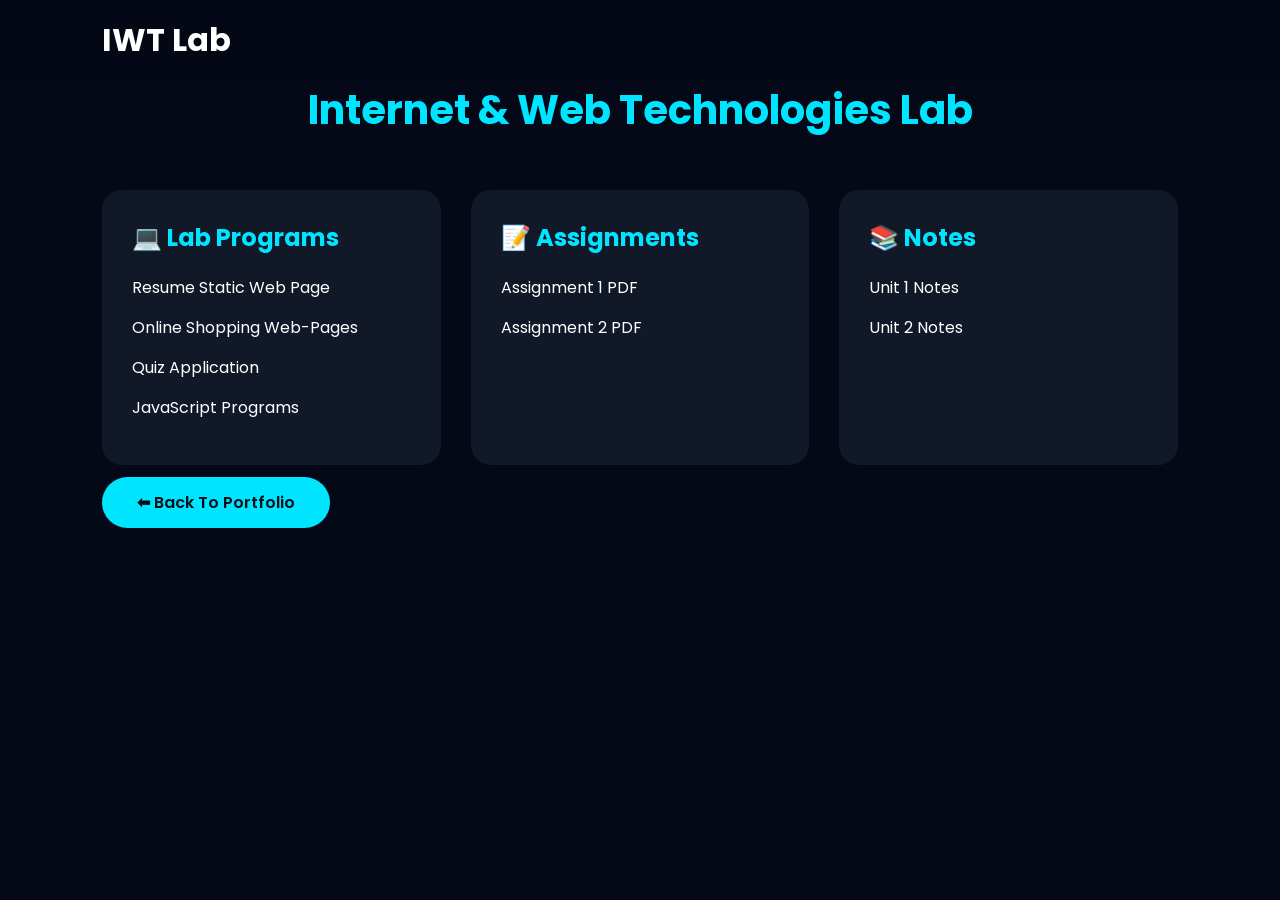
==== LABEX-1/Semester-Work/IWT/index.html @ 022e11b4 "Added IWT Exercise 3" ====
<!DOCTYPE html>

<html>

<head>

<title>
Internet & Web Technologies Lab
</title>


<link rel="stylesheet" href="../../style.css">


</head>



<body>


<header>

<nav>

<div class="logo">
IWT Lab
</div>


</nav>

</header>




<section class="section">


<h1 class="heading">

Internet & Web Technologies Lab

</h1>




<div class="dashboard">



<div class="work-card">


<h2>
💻 Lab Programs
</h2>


<ul>


<li>
<a href="#">
Resume Static Web Page
</a>
</li>


<li>
<a href="#">
Online Shopping Web-Pages
</a>
</li>


<li>

<a href="LABEX-3/index.html">

Quiz Application

</a>

</li>


<li>
<a href="#">
JavaScript Programs
</a>
</li>


</ul>


</div>





<div class="work-card">


<h2>
📝 Assignments
</h2>


<ul>


<li>
<a href="#">
Assignment 1 PDF
</a>
</li>


<li>
<a href="#">
Assignment 2 PDF
</a>
</li>


</ul>


</div>






<div class="work-card">


<h2>
📚 Notes
</h2>


<ul>


<li>
<a href="#">
Unit 1 Notes
</a>
</li>


<li>
<a href="#">
Unit 2 Notes
</a>
</li>


</ul>


</div>






</div>


<br>


<a href="../../index.html" class="btn">

⬅ Back To Portfolio

</a>



</section>


</body>

</html>
---- LABEX-1/style.css ----
/* =====================
   Google Font
===================== */

@import url('https://fonts.googleapis.com/css2?family=Poppins:wght@300;400;500;600;700;800&display=swap');



/* =====================
   Reset
===================== */


*{

margin:0;
padding:0;
box-sizing:border-box;
font-family:'Poppins',sans-serif;

}



html{

scroll-behavior:smooth;

}



body{

background:#050816;

color:white;

overflow-x:hidden;

}





/* =====================
   Navbar
===================== */


header{

position:fixed;

top:0;

width:100%;

z-index:1000;

background:rgba(5,8,22,0.75);

backdrop-filter:blur(15px);

}



nav{


height:80px;

display:flex;

justify-content:space-between;

align-items:center;

padding:0 8%;


}



.logo{

font-size:32px;

font-weight:700;

color:white;

}


.logo span{

color:#00e5ff;

}



nav ul{

display:flex;

gap:35px;

list-style:none;

}



nav ul a{


color:#ddd;

text-decoration:none;

font-weight:500;

transition:.3s;


}



nav ul a:hover{

color:#00e5ff;

}





/* =====================
 Hero Section
===================== */


.hero{


min-height:100vh;

display:flex;

align-items:center;

justify-content:space-between;

padding:120px 8% 50px;

position:relative;


}



.hero::before{


content:"";

position:absolute;

width:400px;

height:400px;

background:#00e5ff;

filter:blur(180px);

opacity:.3;

top:100px;

left:-100px;


}



.hero-content{

max-width:650px;

z-index:2;

}



.hero-content h3{


font-size:25px;

color:#aaa;


}



.hero-content h1{


font-size:65px;

font-weight:800;

margin:10px 0;


}



.hero-content h2{


font-size:32px;

color:#ddd;

}



#typing{


color:#00e5ff;

}



.hero-content p{


margin-top:20px;

line-height:1.8;

color:#aaa;

font-size:18px;


}





/* Buttons */


.buttons{


display:flex;

gap:20px;

margin-top:35px;


}



.btn,
.btn-outline{


padding:14px 35px;

border-radius:30px;

text-decoration:none;

font-weight:600;

transition:.3s;


}



.btn{


background:#00e5ff;

color:#001018;


}



.btn:hover{


box-shadow:0 0 25px #00e5ff;

transform:translateY(-5px);


}



.btn-outline{


border:2px solid #00e5ff;

color:#00e5ff;


}



.btn-outline:hover{

background:#00e5ff;

color:#001018;

}







/* Social Icons */


.social{


margin-top:35px;

display:flex;

gap:20px;


}



.social a{


width:45px;

height:45px;

display:flex;

justify-content:center;

align-items:center;

border-radius:50%;

border:1px solid #00e5ff;

color:#00e5ff;

font-size:20px;

transition:.3s;


}



.social a:hover{


background:#00e5ff;

color:#050816;

transform:translateY(-8px);


}







/* =====================
 Profile Image
===================== */


.profile-box{


position:relative;

}



.circle{


width:330px;

height:330px;

border-radius:50%;

padding:8px;

background:linear-gradient(
45deg,
#00e5ff,
#8b5cf6
);


animation:float 4s infinite;


}



.circle img{


width:100%;

height:100%;

border-radius:50%;

object-fit:cover;

border:6px solid #050816;


}



@keyframes float{


50%{

transform:translateY(-20px);

}


}







/* =====================
 Sections
===================== */


.section{


padding:80px 8%;


}



.heading{


text-align:center;

font-size:40px;

margin-bottom:50px;

color:#00e5ff;


}







/* =====================
 About
===================== */


.about-card{


background:rgba(255,255,255,.08);

padding:35px;

border-radius:25px;

line-height:1.8;

color:#ccc;

backdrop-filter:blur(10px);

transition:.3s;


}



.about-card:hover{

transform:translateY(-10px);

}









/* =====================
 Skills
===================== */


.skills{


display:grid;

grid-template-columns:
repeat(auto-fit,minmax(160px,1fr));

gap:25px;


}



.skill-box{


background:#111827;

padding:35px 20px;

text-align:center;

border-radius:20px;

transition:.3s;

border:1px solid transparent;


}



.skill-box i{


font-size:45px;

color:#00e5ff;

margin-bottom:15px;


}



.skill-box:hover{


transform:translateY(-10px);

border-color:#00e5ff;

box-shadow:0 0 20px rgba(0,229,255,.3);


}







/* =====================
 Timeline
===================== */


.timeline{


border-left:3px solid #00e5ff;

padding-left:35px;

}



.timeline-item{


background:#111827;

padding:25px;

border-radius:20px;

margin-bottom:30px;

position:relative;


}



.timeline-item::before{


content:"";

position:absolute;

width:18px;

height:18px;

background:#00e5ff;

border-radius:50%;

left:-45px;

top:30px;


}





/* =====================
 Projects
===================== */


.project-container{


display:grid;

grid-template-columns:
repeat(auto-fit,minmax(280px,1fr));

gap:30px;


}



.project-card{


background:#111827;

border-radius:25px;

overflow:hidden;

transition:.4s;


}



.project-card img{


width:100%;

height:200px;

object-fit:cover;


}



.project-card h3,
.project-card p,
.project-card a{


margin:20px;

}



.project-card h3{

color:#00e5ff;

}



.project-card p{

color:#aaa;

}



.project-card a{


display:inline-block;

color:white;

text-decoration:none;

border:1px solid #00e5ff;

padding:8px 20px;

border-radius:20px;


}



.project-card:hover{


transform:translateY(-15px);

box-shadow:0 20px 40px rgba(0,0,0,.5);


}







/* =====================
 Contact
===================== */


.contact-box{


background:#111827;

padding:35px;

border-radius:25px;

text-align:center;


}



.contact-box p{


margin:15px;

color:#ccc;

font-size:18px;


}



.contact-box i{


color:#00e5ff;

margin-right:10px;


}







footer{


text-align:center;

padding:25px;

background:#020617;

color:#777;


}







/* =====================
 Mobile Responsive
===================== */


@media(max-width:900px){


nav ul{

display:none;

}



.hero{


flex-direction:column-reverse;

text-align:center;


}



.hero-content h1{


font-size:45px;


}



.buttons,
.social{


justify-content:center;


}



.circle{


width:250px;

height:250px;


}


}



@media(max-width:500px){


.hero-content h1{

font-size:35px;

}



.hero-content h2{

font-size:22px;

}



.heading{

font-size:32px;

}


}

/* =====================
   Theme Button
===================== */


#theme-btn{


background:none;

border:1px solid #00e5ff;

color:#00e5ff;

border-radius:50%;

width:45px;

height:45px;

cursor:pointer;

font-size:20px;


}





/* =====================
 Mobile Menu
===================== */


.menu-icon{

display:none;

font-size:25px;

color:#00e5ff;

cursor:pointer;

}






/* Contact Form */


.contact-form{


display:flex;

flex-direction:column;

gap:20px;

margin-top:30px;


}



.contact-form input,
.contact-form textarea{


padding:15px;

border-radius:15px;

border:none;

outline:none;

background:#1e293b;

color:white;

font-size:16px;


}



.contact-form textarea{


height:120px;

resize:none;


}



.contact-form button{


border:none;

cursor:pointer;

background:#00e5ff;

color:#001018;

padding:15px;

border-radius:30px;

font-weight:600;


}




/* Light Mode */


.light-mode{


background:#f8fafc;

color:#111;


}



.light-mode .project-card,
.light-mode .skill-box,
.light-mode .timeline-item,
.light-mode .contact-box{


background:white;

color:#111;

}



.light-mode nav{


background:white;

}



.light-mode nav a{

color:#111;

}







@media(max-width:900px){


.menu-icon{

display:block;

}



nav ul{


position:absolute;

top:80px;

left:0;

width:100%;

background:#050816;

flex-direction:column;

align-items:center;

padding:30px;

display:none;


}



nav ul.active{

display:flex;

}


}

/* =========================
 Semester Subjects
========================= */


.subject-container{


display:grid;

grid-template-columns:
repeat(auto-fit,minmax(250px,1fr));

gap:30px;


}




.subject-card{


background:#111827;

padding:35px;

border-radius:25px;

text-align:center;

transition:.4s;

border:1px solid transparent;


}




.subject-card i{


font-size:45px;

color:#00e5ff;

margin-bottom:20px;


}




.subject-card h3{


color:#00e5ff;

margin-bottom:15px;


}




.subject-card p{


color:#aaa;

line-height:1.6;


}




.subject-card a{


display:inline-block;

margin-top:20px;

padding:10px 25px;

border:1px solid #00e5ff;

border-radius:25px;

color:white;

text-decoration:none;


}




.subject-card:hover{


transform:translateY(-15px);

border-color:#00e5ff;

box-shadow:
0 0 25px rgba(0,229,255,.3);


}

/* Academic Dashboard */


.dashboard{

display:grid;

grid-template-columns:
repeat(auto-fit,minmax(280px,1fr));

gap:30px;

}



.work-card{

background:#111827;

padding:30px;

border-radius:20px;

}



.work-card h2{

color:#00e5ff;

margin-bottom:20px;

}



.work-card ul{

list-style:none;

}



.work-card li{

margin:15px 0;

}



.work-card a{

color:white;

text-decoration:none;

}



.work-card a:hover{

color:#00e5ff;

}
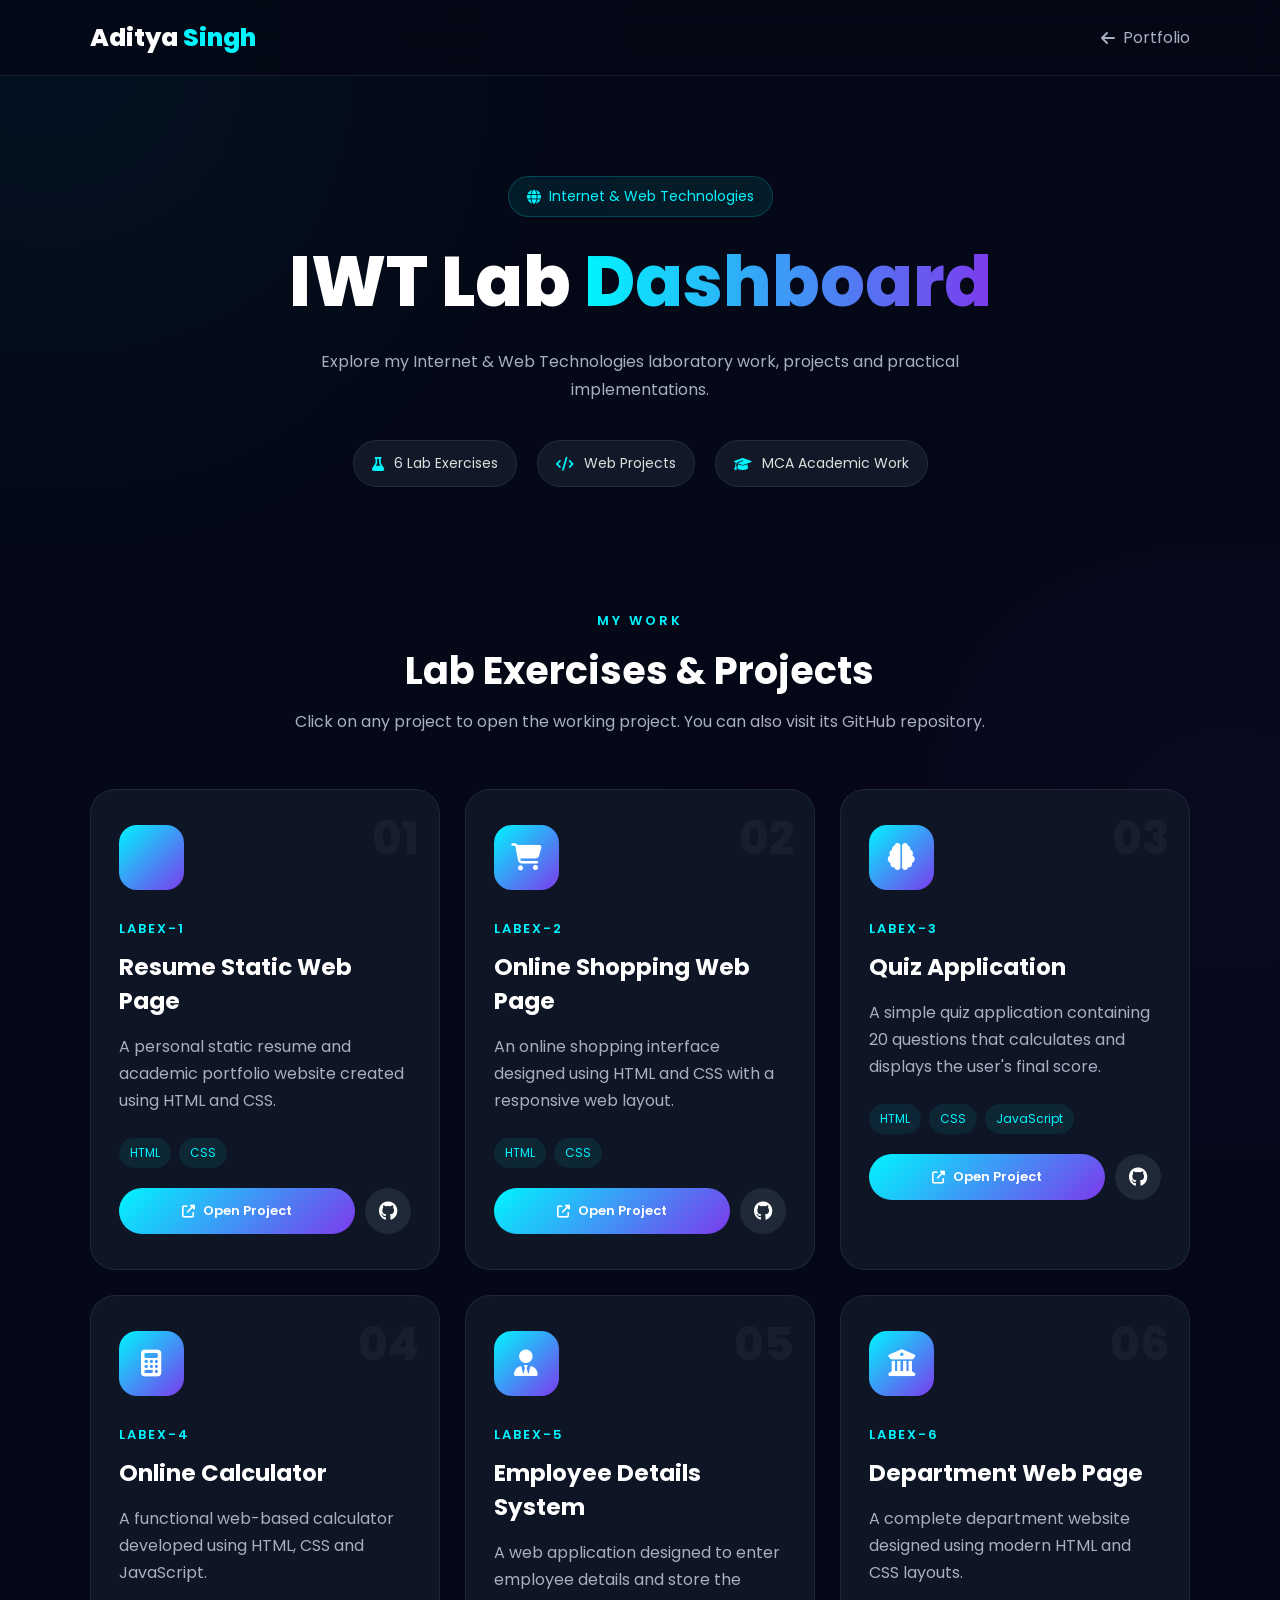
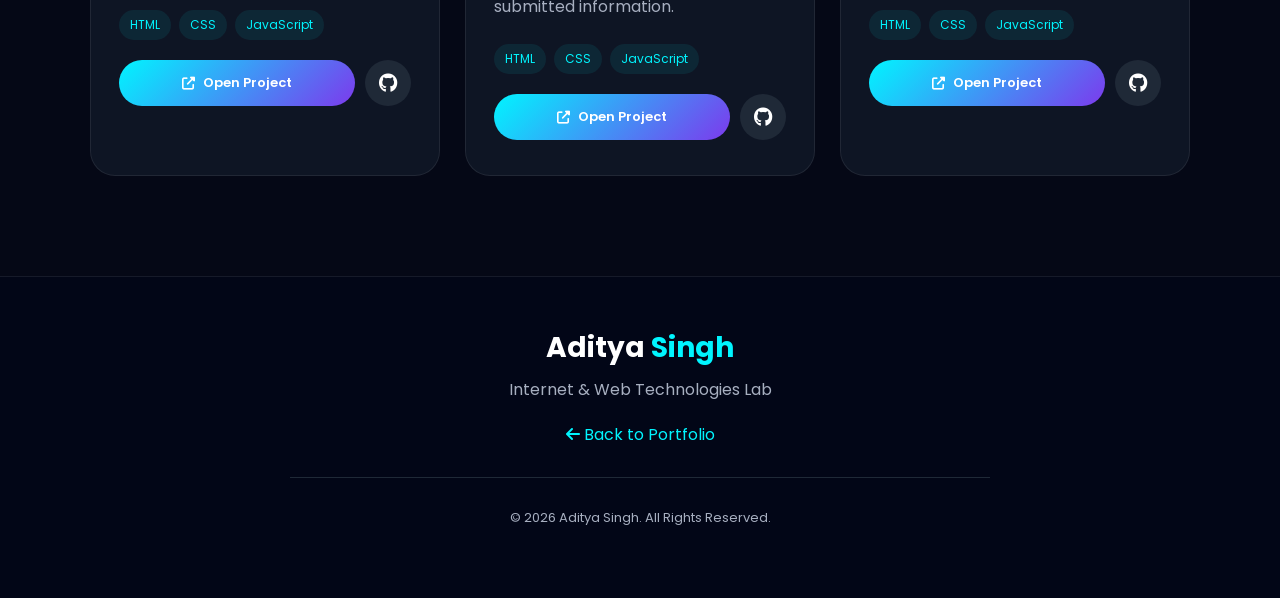
==== commit 6a329f0e: "Add direct quiz access by Quiz ID" ====
--- a/LABEX-1/Semester-Work/IWT/index.html
+++ b/LABEX-1/Semester-Work/IWT/index.html
@@ -1,195 +1,514 @@
 <!DOCTYPE html>
-
-<html>
+<html lang="en">
 
 <head>
 
-<title>
-Internet & Web Technologies Lab
-</title>
-
-
-<link rel="stylesheet" href="../../style.css">
-
+    <meta charset="UTF-8">
+    <meta name="viewport" content="width=device-width, initial-scale=1.0">
+
+    <title>IWT Lab | Aditya Singh</title>
+
+    <!-- Font -->
+    <link
+        href="https://fonts.googleapis.com/css2?family=Poppins:wght@300;400;500;600;700;800&display=swap"
+        rel="stylesheet"
+    >
+
+    <!-- Font Awesome -->
+    <link
+        rel="stylesheet"
+        href="https://cdnjs.cloudflare.com/ajax/libs/font-awesome/6.7.1/css/all.min.css"
+    >
+
+    <!-- IWT Dashboard CSS -->
+    <link rel="stylesheet" href="iwt-style.css">
 
 </head>
 
-
-
 <body>
 
-
-<header>
-
-<nav>
-
-<div class="logo">
-IWT Lab
-</div>
-
-
-</nav>
+<!-- ================================
+        HEADER
+================================ -->
+
+<header class="header">
+
+    <nav class="navbar">
+
+        <a href="../../index.html" class="logo">
+            Aditya<span> Singh</span>
+        </a>
+
+        <div class="nav-right">
+
+            <a href="../../index.html" class="back-link">
+                <i class="fas fa-arrow-left"></i>
+                Portfolio
+            </a>
+
+        </div>
+
+    </nav>
 
 </header>
 
 
-
-
-<section class="section">
-
-
-<h1 class="heading">
-
-Internet & Web Technologies Lab
-
-</h1>
-
-
-
-
-<div class="dashboard">
-
-
-
-<div class="work-card">
-
-
-<h2>
-💻 Lab Programs
-</h2>
-
-
-<ul>
-
-
-<li>
-<a href="#">
-Resume Static Web Page
-</a>
-</li>
-
-
-<li>
-<a href="#">
-Online Shopping Web-Pages
-</a>
-</li>
-
-
-<li>
-
-<a href="LABEX-3/index.html">
-
-Quiz Application
-
-</a>
-
-</li>
-
-
-<li>
-<a href="#">
-JavaScript Programs
-</a>
-</li>
-
-
-</ul>
-
-
-</div>
-
-
-
-
-
-<div class="work-card">
-
-
-<h2>
-📝 Assignments
-</h2>
-
-
-<ul>
-
-
-<li>
-<a href="#">
-Assignment 1 PDF
-</a>
-</li>
-
-
-<li>
-<a href="#">
-Assignment 2 PDF
-</a>
-</li>
-
-
-</ul>
-
-
-</div>
-
-
-
-
-
-
-<div class="work-card">
-
-
-<h2>
-📚 Notes
-</h2>
-
-
-<ul>
-
-
-<li>
-<a href="#">
-Unit 1 Notes
-</a>
-</li>
-
-
-<li>
-<a href="#">
-Unit 2 Notes
-</a>
-</li>
-
-
-</ul>
-
-
-</div>
-
-
-
-
-
-
-</div>
-
-
-<br>
-
-
-<a href="../../index.html" class="btn">
-
-⬅ Back To Portfolio
-
-</a>
-
-
+<!-- ================================
+        HERO
+================================ -->
+
+<section class="hero">
+
+    <div class="hero-content">
+
+        <span class="tag">
+            <i class="fas fa-globe"></i>
+            Internet & Web Technologies
+        </span>
+
+        <h1>
+            IWT Lab
+            <span>Dashboard</span>
+        </h1>
+
+        <p>
+            Explore my Internet & Web Technologies laboratory
+            work, projects and practical implementations.
+        </p>
+
+        <div class="hero-info">
+
+            <div>
+                <i class="fas fa-flask"></i>
+                <span>6 Lab Exercises</span>
+            </div>
+
+            <div>
+                <i class="fas fa-code"></i>
+                <span>Web Projects</span>
+            </div>
+
+            <div>
+                <i class="fas fa-graduation-cap"></i>
+                <span>MCA Academic Work</span>
+            </div>
+
+        </div>
+
+    </div>
 
 </section>
 
 
+<!-- ================================
+        LAB WORK
+================================ -->
+
+<section class="lab-section">
+
+    <div class="section-title">
+
+        <span>MY WORK</span>
+
+        <h2>
+            Lab Exercises & Projects
+        </h2>
+
+        <p>
+            Click on any project to open the working project.
+            You can also visit its GitHub repository.
+        </p>
+
+    </div>
+
+
+    <div class="lab-grid">
+
+
+        <!-- =========================
+                LABEX 1
+        ========================== -->
+
+        <div class="lab-card">
+
+            <div class="card-number">
+                01
+            </div>
+
+            <div class="card-icon">
+                <i class="fas fa-file-user"></i>
+            </div>
+
+            <span class="lab-label">
+                LABEX-1
+            </span>
+
+            <h3>
+                Resume Static Web Page
+            </h3>
+
+            <p>
+                A personal static resume and academic
+                portfolio website created using HTML and CSS.
+            </p>
+
+            <div class="technology">
+
+                <span>HTML</span>
+                <span>CSS</span>
+
+            </div>
+
+            <div class="card-buttons">
+
+                <a
+                    href="LABEX-1/index.html"
+                    class="open-btn"
+                    target="_blank"
+                >
+                    <i class="fas fa-external-link-alt"></i>
+                    Open Project
+                </a>
+
+                <a
+                    href="#"
+                    class="github-btn"
+                    target="_blank"
+                >
+                    <i class="fab fa-github"></i>
+                </a>
+
+            </div>
+
+        </div>
+
+
+        <!-- =========================
+                LABEX 2
+        ========================== -->
+
+        <div class="lab-card">
+
+            <div class="card-number">
+                02
+            </div>
+
+            <div class="card-icon">
+                <i class="fas fa-shopping-cart"></i>
+            </div>
+
+            <span class="lab-label">
+                LABEX-2
+            </span>
+
+            <h3>
+                Online Shopping Web Page
+            </h3>
+
+            <p>
+                An online shopping interface designed using
+                HTML and CSS with a responsive web layout.
+            </p>
+
+            <div class="technology">
+
+                <span>HTML</span>
+                <span>CSS</span>
+
+            </div>
+
+            <div class="card-buttons">
+
+                <a
+                    href="LABEX-2/index.html"
+                    class="open-btn"
+                    target="_blank"
+                >
+                    <i class="fas fa-external-link-alt"></i>
+                    Open Project
+                </a>
+
+                <a
+                    href="#"
+                    class="github-btn"
+                    target="_blank"
+                >
+                    <i class="fab fa-github"></i>
+                </a>
+
+            </div>
+
+        </div>
+
+
+        <!-- =========================
+                LABEX 3
+        ========================== -->
+
+        <div class="lab-card">
+
+            <div class="card-number">
+                03
+            </div>
+
+            <div class="card-icon">
+                <i class="fas fa-brain"></i>
+            </div>
+
+            <span class="lab-label">
+                LABEX-3
+            </span>
+
+            <h3>
+                Quiz Application
+            </h3>
+
+            <p>
+                A simple quiz application containing 20 questions
+                that calculates and displays the user's final score.
+            </p>
+
+            <div class="technology">
+
+                <span>HTML</span>
+                <span>CSS</span>
+                <span>JavaScript</span>
+
+            </div>
+
+            <div class="card-buttons">
+
+                <a
+                    href="LABEX-3/index.html"
+                    class="open-btn"
+                    target="_blank"
+                >
+                    <i class="fas fa-external-link-alt"></i>
+                    Open Project
+                </a>
+
+                <a
+                    href="#"
+                    class="github-btn"
+                    target="_blank"
+                >
+                    <i class="fab fa-github"></i>
+                </a>
+
+            </div>
+
+        </div>
+
+
+        <!-- =========================
+                LABEX 4
+        ========================== -->
+
+        <div class="lab-card">
+
+            <div class="card-number">
+                04
+            </div>
+
+            <div class="card-icon">
+                <i class="fas fa-calculator"></i>
+            </div>
+
+            <span class="lab-label">
+                LABEX-4
+            </span>
+
+            <h3>
+                Online Calculator
+            </h3>
+
+            <p>
+                A functional web-based calculator developed
+                using HTML, CSS and JavaScript.
+            </p>
+
+            <div class="technology">
+
+                <span>HTML</span>
+                <span>CSS</span>
+                <span>JavaScript</span>
+
+            </div>
+
+            <div class="card-buttons">
+
+                <a
+                    href="LABEX-4/index.html"
+                    class="open-btn"
+                    target="_blank"
+                >
+                    <i class="fas fa-external-link-alt"></i>
+                    Open Project
+                </a>
+
+                <a
+                    href="#"
+                    class="github-btn"
+                    target="_blank"
+                >
+                    <i class="fab fa-github"></i>
+                </a>
+
+            </div>
+
+        </div>
+
+
+        <!-- =========================
+                LABEX 5
+        ========================== -->
+
+        <div class="lab-card">
+
+            <div class="card-number">
+                05
+            </div>
+
+            <div class="card-icon">
+                <i class="fas fa-user-tie"></i>
+            </div>
+
+            <span class="lab-label">
+                LABEX-5
+            </span>
+
+            <h3>
+                Employee Details System
+            </h3>
+
+            <p>
+                A web application designed to enter employee
+                details and store the submitted information.
+            </p>
+
+            <div class="technology">
+
+                <span>HTML</span>
+                <span>CSS</span>
+                <span>JavaScript</span>
+
+            </div>
+
+            <div class="card-buttons">
+
+                <a
+                    href="LABEX-5/index.html"
+                    class="open-btn"
+                    target="_blank"
+                >
+                    <i class="fas fa-external-link-alt"></i>
+                    Open Project
+                </a>
+
+                <a
+                    href="#"
+                    class="github-btn"
+                    target="_blank"
+                >
+                    <i class="fab fa-github"></i>
+                </a>
+
+            </div>
+
+        </div>
+
+
+        <!-- =========================
+                LABEX 6
+        ========================== -->
+
+        <div class="lab-card">
+
+            <div class="card-number">
+                06
+            </div>
+
+            <div class="card-icon">
+                <i class="fas fa-building-columns"></i>
+            </div>
+
+            <span class="lab-label">
+                LABEX-6
+            </span>
+
+            <h3>
+                Department Web Page
+            </h3>
+
+            <p>
+                A complete department website designed
+                using modern HTML and CSS layouts.
+            </p>
+
+            <div class="technology">
+
+                <span>HTML</span>
+                <span>CSS</span>
+                <span>JavaScript</span>
+
+            </div>
+
+            <div class="card-buttons">
+
+                <a
+                    href="LABEX-6/index.html"
+                    class="open-btn"
+                    target="_blank"
+                >
+                    <i class="fas fa-external-link-alt"></i>
+                    Open Project
+                </a>
+
+                <a
+                    href="#"
+                    class="github-btn"
+                    target="_blank"
+                >
+                    <i class="fab fa-github"></i>
+                </a>
+
+            </div>
+
+        </div>
+
+
+    </div>
+
+</section>
+
+
+<!-- ================================
+        FOOTER
+================================ -->
+
+<footer>
+
+    <h2>
+        Aditya<span> Singh</span>
+    </h2>
+
+    <p>
+        Internet & Web Technologies Lab
+    </p>
+
+    <a href="../../index.html">
+        <i class="fas fa-arrow-left"></i>
+        Back to Portfolio
+    </a>
+
+    <hr>
+
+    <p class="copyright">
+        © 2026 Aditya Singh. All Rights Reserved.
+    </p>
+
+</footer>
+
+
 </body>
-
 </html>
--- a/LABEX-1/Semester-Work/IWT/iwt-style.css
+++ b/LABEX-1/Semester-Work/IWT/iwt-style.css
@@ -0,0 +1,777 @@
+@import url('https://fonts.googleapis.com/css2?family=Poppins:wght@300;400;500;600;700;800&display=swap');
+
+
+* {
+    margin: 0;
+    padding: 0;
+    box-sizing: border-box;
+    scroll-behavior: smooth;
+}
+
+
+:root {
+
+    --primary: #00f5ff;
+    --secondary: #7c3aed;
+
+    --bg: #050816;
+    --card: #111827;
+
+    --text: #ffffff;
+    --muted: #a7afc0;
+
+    --border: rgba(255,255,255,.08);
+
+}
+
+
+body {
+
+    font-family: 'Poppins', sans-serif;
+
+    background: var(--bg);
+
+    color: var(--text);
+
+    min-height: 100vh;
+
+    overflow-x: hidden;
+
+}
+
+
+body::before {
+
+    content: "";
+
+    position: fixed;
+
+    width: 500px;
+    height: 500px;
+
+    background: var(--primary);
+
+    filter: blur(180px);
+
+    opacity: .08;
+
+    top: -200px;
+    left: -200px;
+
+    z-index: -1;
+
+}
+
+
+body::after {
+
+    content: "";
+
+    position: fixed;
+
+    width: 500px;
+    height: 500px;
+
+    background: var(--secondary);
+
+    filter: blur(180px);
+
+    opacity: .08;
+
+    bottom: -200px;
+    right: -200px;
+
+    z-index: -1;
+
+}
+
+
+a {
+    text-decoration: none;
+    color: inherit;
+}
+
+
+/* ===============================
+        HEADER
+================================ */
+
+.header {
+
+    position: sticky;
+
+    top: 0;
+
+    z-index: 1000;
+
+    background: rgba(5,8,22,.8);
+
+    backdrop-filter: blur(18px);
+
+    border-bottom: 1px solid var(--border);
+
+}
+
+
+.navbar {
+
+    width: 86%;
+
+    max-width: 1250px;
+
+    height: 75px;
+
+    margin: auto;
+
+    display: flex;
+
+    align-items: center;
+
+    justify-content: space-between;
+
+}
+
+
+.logo {
+
+    font-size: 25px;
+
+    font-weight: 800;
+
+}
+
+
+.logo span {
+
+    color: var(--primary);
+
+}
+
+
+.back-link {
+
+    display: flex;
+
+    align-items: center;
+
+    gap: 8px;
+
+    color: var(--muted);
+
+    transition: .3s;
+
+}
+
+
+.back-link:hover {
+
+    color: var(--primary);
+
+}
+
+
+/* ===============================
+        HERO
+================================ */
+
+.hero {
+
+    padding: 100px 8% 70px;
+
+    text-align: center;
+
+}
+
+
+.hero-content {
+
+    max-width: 850px;
+
+    margin: auto;
+
+}
+
+
+.tag {
+
+    display: inline-flex;
+
+    align-items: center;
+
+    gap: 8px;
+
+    padding: 9px 18px;
+
+    border-radius: 30px;
+
+    color: var(--primary);
+
+    background: rgba(0,245,255,.08);
+
+    border: 1px solid rgba(0,245,255,.2);
+
+    font-size: 14px;
+
+    margin-bottom: 25px;
+
+}
+
+
+.hero h1 {
+
+    font-size: clamp(40px, 6vw, 70px);
+
+    line-height: 1.15;
+
+    font-weight: 800;
+
+}
+
+
+.hero h1 span {
+    /* Sirf text ki width lene ke liye (optional but recommended) */
+    display: inline-block; 
+
+    /* Gradient background */
+    background: linear-gradient(
+        90deg,
+        var(--primary),
+        var(--secondary)
+    );
+
+    /* Text clipping (Vendor prefix + Standard property) */
+    -webkit-background-clip: text;
+    background-clip: text;
+
+    /* Text color transparent karne ke liye */
+    -webkit-text-fill-color: transparent;
+    color: transparent;
+}
+
+
+.hero p {
+
+    max-width: 650px;
+
+    margin: 25px auto;
+
+    color: var(--muted);
+
+    line-height: 1.8;
+
+}
+
+
+.hero-info {
+
+    display: flex;
+
+    justify-content: center;
+
+    flex-wrap: wrap;
+
+    gap: 20px;
+
+    margin-top: 35px;
+
+}
+
+
+.hero-info div {
+
+    display: flex;
+
+    align-items: center;
+
+    gap: 10px;
+
+    background: var(--card);
+
+    padding: 12px 18px;
+
+    border-radius: 30px;
+
+    border: 1px solid var(--border);
+
+    color: #ddd;
+
+    font-size: 14px;
+
+}
+
+
+.hero-info i {
+
+    color: var(--primary);
+
+}
+
+
+/* ===============================
+        SECTION
+================================ */
+
+.lab-section {
+
+    width: 86%;
+
+    max-width: 1250px;
+
+    margin: auto;
+
+    padding: 50px 0 100px;
+
+}
+
+
+.section-title {
+
+    text-align: center;
+
+    margin-bottom: 55px;
+
+}
+
+
+.section-title span {
+
+    color: var(--primary);
+
+    letter-spacing: 3px;
+
+    font-size: 13px;
+
+    font-weight: 600;
+
+}
+
+
+.section-title h2 {
+
+    font-size: 38px;
+
+    margin: 10px 0;
+
+}
+
+
+.section-title p {
+
+    color: var(--muted);
+
+}
+
+
+/* ===============================
+        GRID
+================================ */
+
+.lab-grid {
+
+    display: grid;
+
+    grid-template-columns: repeat(3, 1fr);
+
+    gap: 25px;
+
+}
+
+
+/* ===============================
+        CARD
+================================ */
+
+.lab-card {
+
+    position: relative;
+
+    background: rgba(17,24,39,.85);
+
+    border: 1px solid var(--border);
+
+    border-radius: 25px;
+
+    padding: 35px 28px;
+
+    overflow: hidden;
+
+    transition: .35s;
+
+}
+
+
+.lab-card::before {
+
+    content: "";
+
+    position: absolute;
+
+    width: 150px;
+    height: 150px;
+
+    background: var(--primary);
+
+    filter: blur(100px);
+
+    opacity: 0;
+
+    top: -80px;
+    right: -80px;
+
+    transition: .35s;
+
+}
+
+
+.lab-card:hover {
+
+    transform: translateY(-10px);
+
+    border-color: rgba(0,245,255,.35);
+
+    box-shadow:
+        0 20px 50px rgba(0,0,0,.35),
+        0 0 30px rgba(0,245,255,.08);
+
+}
+
+
+.lab-card:hover::before {
+
+    opacity: .12;
+
+}
+
+
+.card-number {
+
+    position: absolute;
+
+    right: 20px;
+
+    top: 15px;
+
+    font-size: 45px;
+
+    font-weight: 800;
+
+    color: rgba(255,255,255,.04);
+
+}
+
+
+.card-icon {
+
+    width: 65px;
+    height: 65px;
+
+    display: flex;
+
+    align-items: center;
+
+    justify-content: center;
+
+    border-radius: 18px;
+
+    background: linear-gradient(
+        135deg,
+        var(--primary),
+        var(--secondary)
+    );
+
+    margin-bottom: 25px;
+
+}
+
+
+.card-icon i {
+
+    font-size: 27px;
+
+    color: white;
+
+}
+
+
+.lab-label {
+
+    color: var(--primary);
+
+    font-size: 13px;
+
+    font-weight: 600;
+
+    letter-spacing: 2px;
+
+}
+
+
+.lab-card h3 {
+
+    font-size: 23px;
+
+    margin: 10px 0 15px;
+
+}
+
+
+.lab-card p {
+
+    color: var(--muted);
+
+    line-height: 1.7;
+
+    min-height: 85px;
+
+}
+
+
+.technology {
+
+    display: flex;
+
+    flex-wrap: wrap;
+
+    gap: 8px;
+
+    margin: 20px 0;
+
+}
+
+
+.technology span {
+
+    padding: 6px 11px;
+
+    border-radius: 20px;
+
+    background: rgba(0,245,255,.08);
+
+    color: var(--primary);
+
+    font-size: 12px;
+
+}
+
+
+/* ===============================
+        BUTTONS
+================================ */
+
+.card-buttons {
+
+    display: flex;
+
+    gap: 10px;
+
+    margin-top: 20px;
+
+}
+
+
+.open-btn {
+
+    flex: 1;
+
+    display: flex;
+
+    justify-content: center;
+
+    align-items: center;
+
+    gap: 8px;
+
+    padding: 12px 15px;
+
+    border-radius: 25px;
+
+    background: linear-gradient(
+        135deg,
+        var(--primary),
+        var(--secondary)
+    );
+
+    color: white;
+
+    font-size: 13px;
+
+    font-weight: 600;
+
+    transition: .3s;
+
+}
+
+
+.open-btn:hover {
+
+    transform: translateY(-3px);
+
+}
+
+
+.github-btn {
+
+    width: 46px;
+    height: 46px;
+
+    display: flex;
+
+    justify-content: center;
+
+    align-items: center;
+
+    border-radius: 50%;
+
+    background: #1f2937;
+
+    color: white;
+
+    font-size: 19px;
+
+    transition: .3s;
+
+}
+
+
+.github-btn:hover {
+
+    background: var(--primary);
+
+    color: #000;
+
+    transform: translateY(-3px);
+
+}
+
+
+/* ===============================
+        FOOTER
+================================ */
+
+footer {
+
+    text-align: center;
+
+    padding: 50px 20px;
+
+    background: #020617;
+
+    border-top: 1px solid var(--border);
+
+}
+
+
+footer h2 {
+
+    font-size: 28px;
+
+}
+
+
+footer h2 span {
+
+    color: var(--primary);
+
+}
+
+
+footer p {
+
+    color: var(--muted);
+
+    margin: 8px 0 20px;
+
+}
+
+
+footer a {
+
+    color: var(--primary);
+
+}
+
+
+footer hr {
+
+    border: none;
+
+    height: 1px;
+
+    background: #1f2937;
+
+    margin: 30px auto;
+
+    max-width: 700px;
+
+}
+
+
+.copyright {
+
+    font-size: 13px;
+
+}
+
+
+/* ===============================
+        RESPONSIVE
+================================ */
+
+@media(max-width:1000px) {
+
+    .lab-grid {
+
+        grid-template-columns: repeat(2, 1fr);
+
+    }
+
+}
+
+
+@media(max-width:650px) {
+
+    .navbar {
+
+        width: 90%;
+
+    }
+
+    .hero {
+
+        padding: 70px 5% 50px;
+
+    }
+
+    .hero h1 {
+
+        font-size: 42px;
+
+    }
+
+    .hero-info {
+
+        flex-direction: column;
+
+        align-items: center;
+
+    }
+
+    .lab-section {
+
+        width: 90%;
+
+    }
+
+    .lab-grid {
+
+        grid-template-columns: 1fr;
+
+    }
+
+    .section-title h2 {
+
+        font-size: 30px;
+
+    }
+
+}
